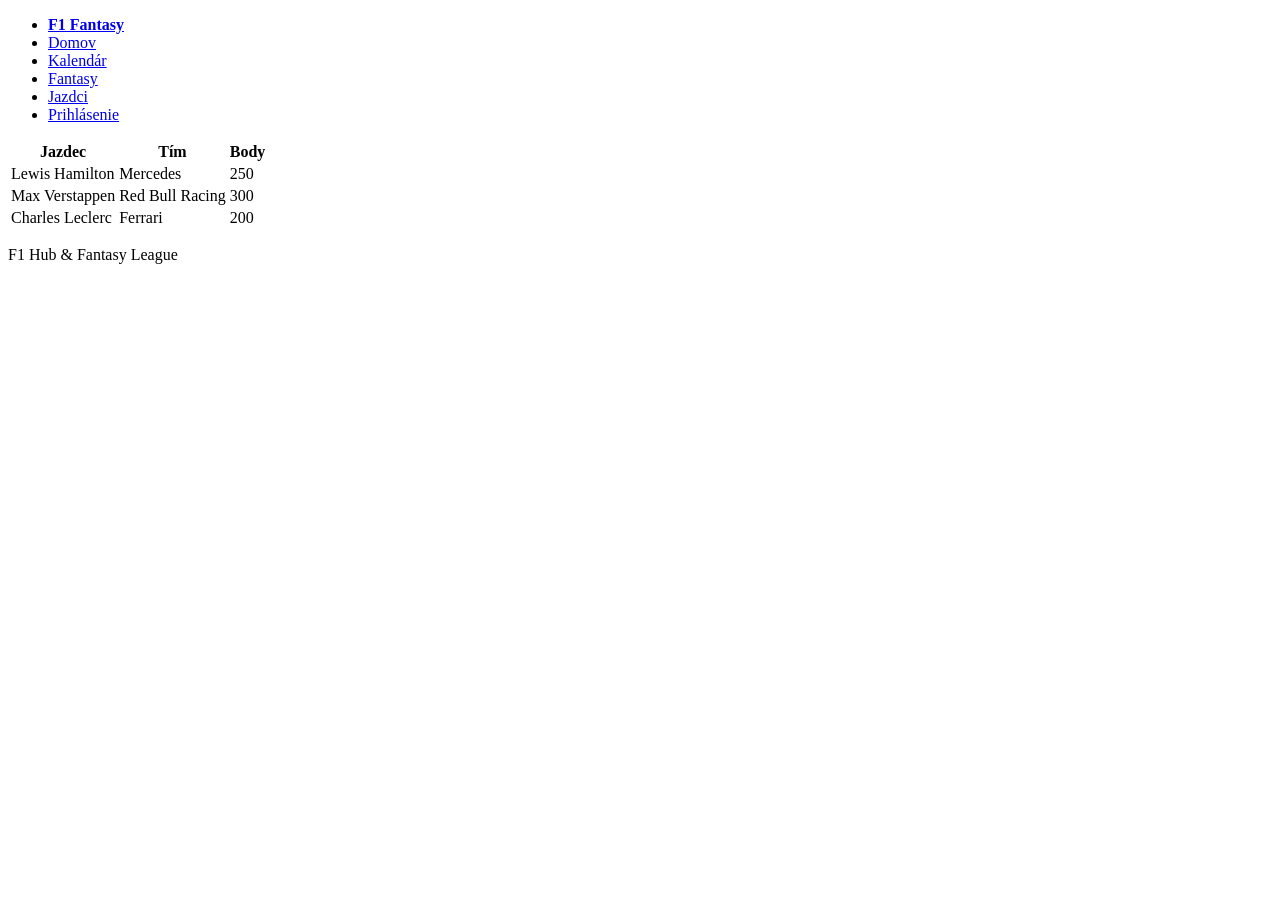
==== html/fantasy.html @ 101ffe1b "Zaklad html" ====
<!DOCTYPE html>
<html lang="en">
<head>
    <meta charset="UTF-8">
    <title>F1 Fantasy | Fantasy</title>
</head>
<body>
    <header>
        <nav>
            <ul>
                <li>
                    <a href="index.html" aria-label="F1 Fantasy domovská stránka">
                        <strong>F1 Fantasy</strong>
                    </a>
                </li>
                <li><a href="index.html">Domov</a></li>
                <li><a href="calendar.html">Kalendár</a></li>
                <li><a href="fantasy.html" aria-current="page">Fantasy</a></li>
                <li><a href="drivers.html">Jazdci</a></li>
                <li><a href="login.html">Prihlásenie</a></li>
            </ul>
        </nav>
    </header>

    <main>
        <section aria-labelledby="welcome-title">
            <table>
                <thead>
                    <tr>
                        <th>Jazdec</th>
                        <th>Tím</th>
                        <th>Body</th>
                    </tr>
                </thead>
                <tbody>
                    <tr>
                        <td>Lewis Hamilton</td>
                        <td>Mercedes</td>
                        <td>250</td>
                    </tr>
                    <tr>
                        <td>Max Verstappen</td>
                        <td>Red Bull Racing</td>
                        <td>300</td>
                    </tr>
                    <tr>
                        <td>Charles Leclerc</td>
                        <td>Ferrari</td>
                        <td>200</td>
                    </tr>
                </tbody>
            </table>
        </section>
    </main>


    <footer>
        <p>F1 Hub &amp; Fantasy League</p>
    </footer>
</body>
</html>
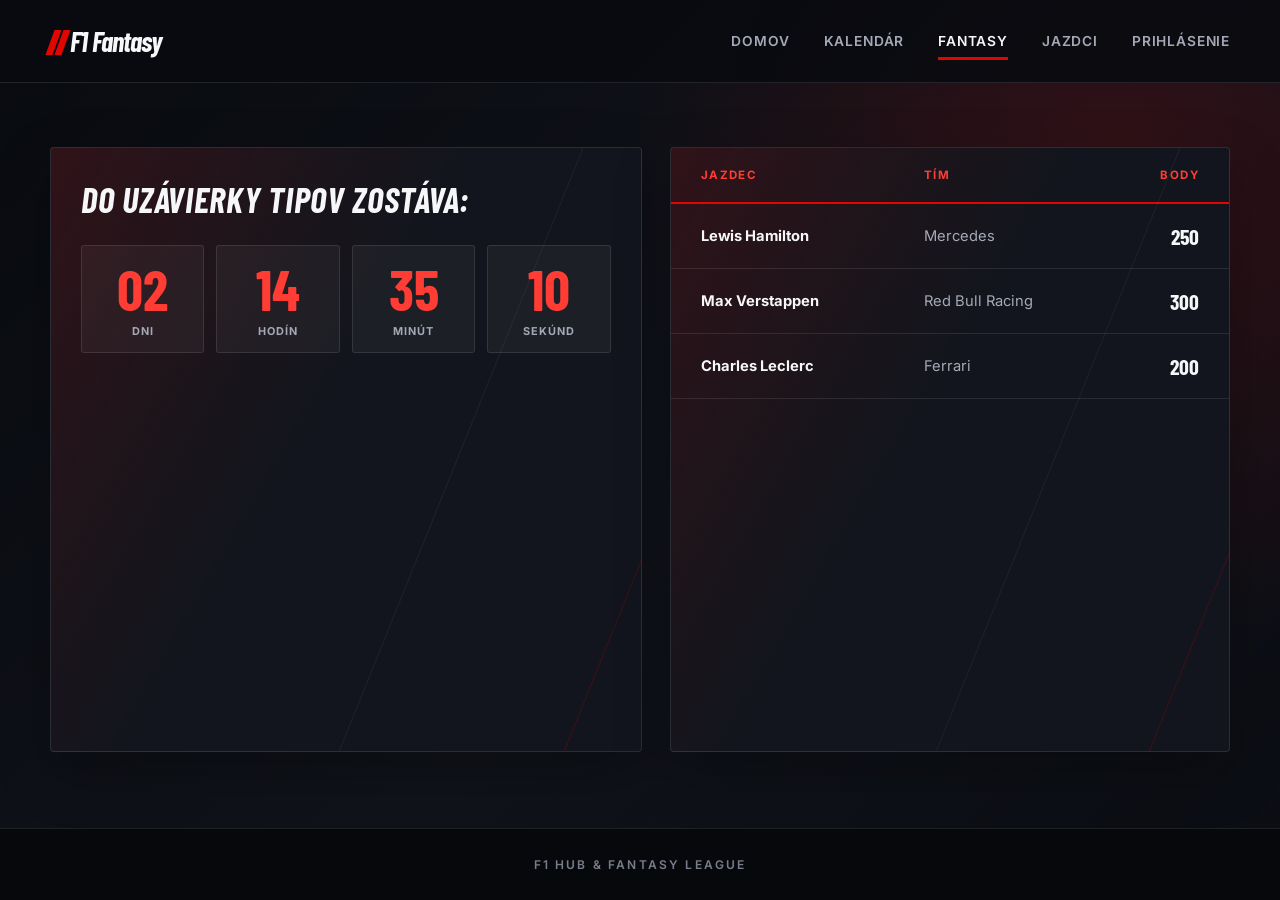
==== commit 504fee2c: "Uprava HTML + Css" ====
--- a/html/fantasy.html
+++ b/html/fantasy.html
@@ -3,10 +3,11 @@
 <head>
     <meta charset="UTF-8">
     <title>F1 Fantasy | Fantasy</title>
+    <link rel="stylesheet" href="style.css">
 </head>
 <body>
     <header>
-        <nav>
+        <nav aria-label="Hlavná navigácia">
             <ul>
                 <li>
                     <a href="index.html" aria-label="F1 Fantasy domovská stránka">
@@ -23,6 +24,28 @@
     </header>
 
     <main>
+        <section class="countdown-panel">
+            <h2>Do uzávierky tipov zostáva:</h2>
+
+            <div class="countdown-container">
+                <div class="countdown-box">
+                    <span class="number">02</span>
+                    <span class="label">Dni</span>
+                </div>
+                <div class="countdown-box">
+                    <span class="number">14</span>
+                    <span class="label">Hodín</span>
+                </div>
+                <div class="countdown-box">
+                    <span class="number">35</span>
+                    <span class="label">Minút</span>
+                </div>
+                <div class="countdown-box">
+                    <span class="number">10</span>
+                    <span class="label">Sekúnd</span>
+                </div>
+            </div>
+        </section>
         <section aria-labelledby="welcome-title">
             <table>
                 <thead>
--- a/html/style.css
+++ b/html/style.css
@@ -0,0 +1,435 @@
+@import url('https://fonts.googleapis.com/css2?family=Barlow+Condensed:wght@500;600;700;800&family=Inter:wght@400;500;600;700&display=swap');
+
+:root {
+    --bg: #090b10;
+    --surface: #12151d;
+    --surface-light: #1a1e28;
+    --text: #f6f7f9;
+    --muted: #a4a9b5;
+    --red: #e10600;
+    --red-light: #ff3d35;
+    --line: rgba(255, 255, 255, 0.1);
+    --content-width: 1180px;
+}
+
+* {
+    box-sizing: border-box;
+}
+
+html {
+    min-width: 320px;
+    scroll-behavior: smooth;
+}
+
+body {
+    min-height: 100vh;
+    margin: 0;
+    display: flex;
+    flex-direction: column;
+    color: var(--text);
+    background:
+        radial-gradient(circle at 87% 20%, rgba(225, 6, 0, 0.16), transparent 31rem),
+        linear-gradient(135deg, #090b10 0%, #10131a 56%, #0b0d13 100%);
+    font-family: 'Inter', Arial, sans-serif;
+}
+
+body::before {
+    position: fixed;
+    z-index: -1;
+    inset: 0;
+    opacity: 0.25;
+    pointer-events: none;
+    background-image: linear-gradient(rgba(255, 255, 255, 0.025) 1px, transparent 1px),
+        linear-gradient(90deg, rgba(255, 255, 255, 0.025) 1px, transparent 1px);
+    background-size: 42px 42px;
+    content: '';
+}
+
+header {
+    border-bottom: 1px solid var(--line);
+    background: rgba(9, 11, 16, 0.88);
+}
+
+nav {
+    width: min(100% - 48px, var(--content-width));
+    margin: 0 auto;
+}
+
+nav ul {
+    min-height: 82px;
+    margin: 0;
+    padding: 0;
+    display: flex;
+    align-items: center;
+    gap: 34px;
+    list-style: none;
+}
+
+nav li:first-child {
+    margin-right: auto;
+}
+
+nav a {
+    position: relative;
+    display: inline-block;
+    padding: 10px 0;
+    color: var(--muted);
+    font-size: 0.86rem;
+    font-weight: 600;
+    letter-spacing: 0.06em;
+    text-decoration: none;
+    text-transform: uppercase;
+    transition: color 180ms ease;
+}
+
+nav li:first-child a {
+    color: var(--text);
+    font-family: 'Barlow Condensed', Impact, sans-serif;
+    font-size: 1.75rem;
+    font-style: italic;
+    letter-spacing: -0.03em;
+    text-transform: none;
+}
+
+nav li:first-child a::before {
+    display: inline-block;
+    width: 7px;
+    height: 25px;
+    margin-right: 9px;
+    transform: skew(-20deg);
+    vertical-align: -3px;
+    background: var(--red);
+    box-shadow: 9px 0 0 var(--red);
+    content: '';
+}
+
+nav a:hover,
+nav a[aria-current='page'] {
+    color: var(--text);
+}
+
+nav a[aria-current='page']::after {
+    position: absolute;
+    right: 0;
+    bottom: -1px;
+    left: 0;
+    height: 3px;
+    background: var(--red);
+    content: '';
+}
+
+main {
+    width: min(100% - 48px, var(--content-width));
+    flex: 1;
+    margin: 0 auto;
+    display: flex;
+    align-items: center;
+}
+
+.content-placeholder {
+    position: relative;
+    width: 100%;
+    min-height: 510px;
+    margin: 72px 0;
+    padding: clamp(48px, 8vw, 104px) clamp(28px, 8vw, 105px);
+    overflow: hidden;
+    display: flex;
+    align-items: center;
+    border: 1px solid var(--line);
+    border-radius: 4px;
+    background:
+        linear-gradient(105deg, rgba(225, 6, 0, 0.12), transparent 44%),
+        linear-gradient(135deg, rgba(255, 255, 255, 0.04), transparent 55%),
+        var(--surface);
+    box-shadow: 0 24px 70px rgba(0, 0, 0, 0.35);
+}
+
+.content-placeholder::before,
+.content-placeholder::after {
+    position: absolute;
+    right: -8%;
+    width: 58%;
+    height: 145%;
+    transform: skewX(-20deg);
+    border-left: 1px solid rgba(255, 255, 255, 0.08);
+    border-right: 1px solid rgba(225, 6, 0, 0.28);
+    content: '';
+}
+
+.content-placeholder::before {
+    top: -25%;
+    background: linear-gradient(90deg, transparent, rgba(225, 6, 0, 0.08), transparent);
+}
+
+.content-placeholder::after {
+    top: -13%;
+    right: -17%;
+    opacity: 0.6;
+}
+
+.content-placeholder section {
+    position: relative;
+    z-index: 1;
+    max-width: 620px;
+}
+
+h1 {
+    max-width: 650px;
+    margin: 0 0 24px;
+    color: var(--text);
+    font-family: 'Barlow Condensed', Impact, sans-serif;
+    font-size: clamp(3.6rem, 8vw, 7.5rem);
+    font-style: italic;
+    font-weight: 800;
+    letter-spacing: -0.045em;
+    line-height: 0.88;
+    text-transform: uppercase;
+}
+
+h1::first-line {
+    text-shadow: 4px 4px 0 rgba(225, 6, 0, 0.9);
+}
+
+.content-placeholder section p {
+    max-width: 510px;
+    margin: 0 0 12px;
+    color: var(--muted);
+    font-size: 1rem;
+    line-height: 1.7;
+}
+
+.content-placeholder section p:first-of-type {
+    color: var(--text);
+    font-size: 1.2rem;
+    font-weight: 600;
+}
+
+.content-placeholder section::after {
+    display: block;
+    width: 74px;
+    height: 4px;
+    margin-top: 30px;
+    background: var(--red);
+    box-shadow: 14px 0 0 rgba(225, 6, 0, 0.45), 28px 0 0 rgba(225, 6, 0, 0.18);
+    content: '';
+}
+
+footer {
+    padding: 28px 24px;
+    border-top: 1px solid var(--line);
+    color: #777d8a;
+    background: #07080c;
+    text-align: center;
+}
+
+footer p {
+    margin: 0;
+    font-size: 0.75rem;
+    font-weight: 600;
+    letter-spacing: 0.18em;
+    text-transform: uppercase;
+}
+
+/* Fantasy dashboard */
+main:has(.countdown-panel) {
+    width: min(100% - 48px, var(--content-width));
+    padding: 64px 0 76px;
+    align-items: stretch;
+    gap: 28px;
+}
+
+.countdown-panel,
+main:has(table) section[aria-labelledby] {
+    position: relative;
+    width: 100%;
+    max-width: none;
+    margin: 0;
+    padding: 30px;
+    overflow: hidden;
+    border: 1px solid var(--line);
+    border-radius: 4px;
+    background:
+        linear-gradient(120deg, rgba(225, 6, 0, 0.14), transparent 45%),
+        var(--surface);
+    box-shadow: 0 20px 55px rgba(0, 0, 0, 0.28);
+}
+
+.countdown-panel::before,
+main:has(table) section[aria-labelledby]::before {
+    position: absolute;
+    top: -70%;
+    right: -12%;
+    width: 38%;
+    height: 220%;
+    transform: skewX(-22deg);
+    border-right: 1px solid rgba(225, 6, 0, 0.22);
+    border-left: 1px solid rgba(255, 255, 255, 0.06);
+    content: '';
+}
+
+.countdown-panel h2 {
+    position: relative;
+    z-index: 1;
+    margin: 0 0 25px;
+    color: var(--text);
+    font-family: 'Barlow Condensed', Impact, sans-serif;
+    font-size: clamp(1.5rem, 3vw, 2.2rem);
+    font-style: italic;
+    letter-spacing: 0.02em;
+    text-transform: uppercase;
+}
+
+.countdown-container {
+    position: relative;
+    z-index: 1;
+    display: grid;
+    grid-template-columns: repeat(4, 1fr);
+    gap: 12px;
+}
+
+.countdown-box {
+    min-width: 0;
+    padding: 17px 10px 14px;
+    display: flex;
+    flex-direction: column;
+    align-items: center;
+    border: 1px solid var(--line);
+    border-radius: 3px;
+    background: rgba(255, 255, 255, 0.045);
+}
+
+.countdown-box .number {
+    color: var(--red-light);
+    font-family: 'Barlow Condensed', Impact, sans-serif;
+    font-size: clamp(2rem, 5vw, 3.6rem);
+    font-weight: 700;
+    line-height: 0.9;
+}
+
+.countdown-box .label {
+    margin-top: 9px;
+    color: var(--muted);
+    font-size: 0.68rem;
+    font-weight: 700;
+    letter-spacing: 0.1em;
+    text-transform: uppercase;
+}
+
+main:has(table) section[aria-labelledby] {
+    padding: 0;
+}
+
+main:has(table) table {
+    width: 100%;
+    border-collapse: collapse;
+    text-align: left;
+}
+
+main:has(table) th {
+    padding: 20px 30px;
+    border-bottom: 2px solid var(--red);
+    color: var(--red-light);
+    font-size: 0.72rem;
+    letter-spacing: 0.12em;
+    text-transform: uppercase;
+}
+
+main:has(table) td {
+    padding: 19px 30px;
+    border-bottom: 1px solid var(--line);
+    color: var(--muted);
+    font-size: 0.92rem;
+}
+
+main:has(table) td:first-child {
+    color: var(--text);
+    font-weight: 700;
+}
+
+main:has(table) td:last-child {
+    color: var(--text);
+    font-family: 'Barlow Condensed', Impact, sans-serif;
+    font-size: 1.35rem;
+    font-weight: 700;
+    text-align: right;
+}
+
+main:has(table) th:last-child {
+    text-align: right;
+}
+
+main:has(table) tbody tr {
+    transition: background-color 180ms ease;
+}
+
+main:has(table) tbody tr:hover {
+    background: rgba(225, 6, 0, 0.08);
+}
+
+@media (max-width: 760px) {
+    nav,
+    main {
+        width: min(100% - 32px, var(--content-width));
+    }
+
+    nav ul {
+        min-height: auto;
+        padding: 18px 0;
+        flex-wrap: wrap;
+        gap: 8px 22px;
+    }
+
+    nav li:first-child {
+        width: 100%;
+        margin-bottom: 4px;
+    }
+
+    nav li:first-child a {
+        padding: 0;
+    }
+
+    nav a {
+        font-size: 0.75rem;
+    }
+
+    .content-placeholder {
+        min-height: 470px;
+        margin: 38px 0;
+        padding: 52px 28px;
+    }
+
+    h1 {
+        font-size: clamp(3.4rem, 17vw, 6rem);
+    }
+}
+
+@media (max-width: 430px) {
+    nav ul {
+        gap: 6px 16px;
+    }
+
+    nav a {
+        letter-spacing: 0;
+    }
+
+    .content-placeholder {
+        padding: 42px 22px;
+    }
+
+    h1 {
+        font-size: 3.35rem;
+    }
+
+    .content-placeholder section p {
+        font-size: 0.9rem;
+    }
+}
+
+@media (prefers-reduced-motion: reduce) {
+    *,
+    *::before,
+    *::after {
+        scroll-behavior: auto !important;
+        transition: none !important;
+    }
+}
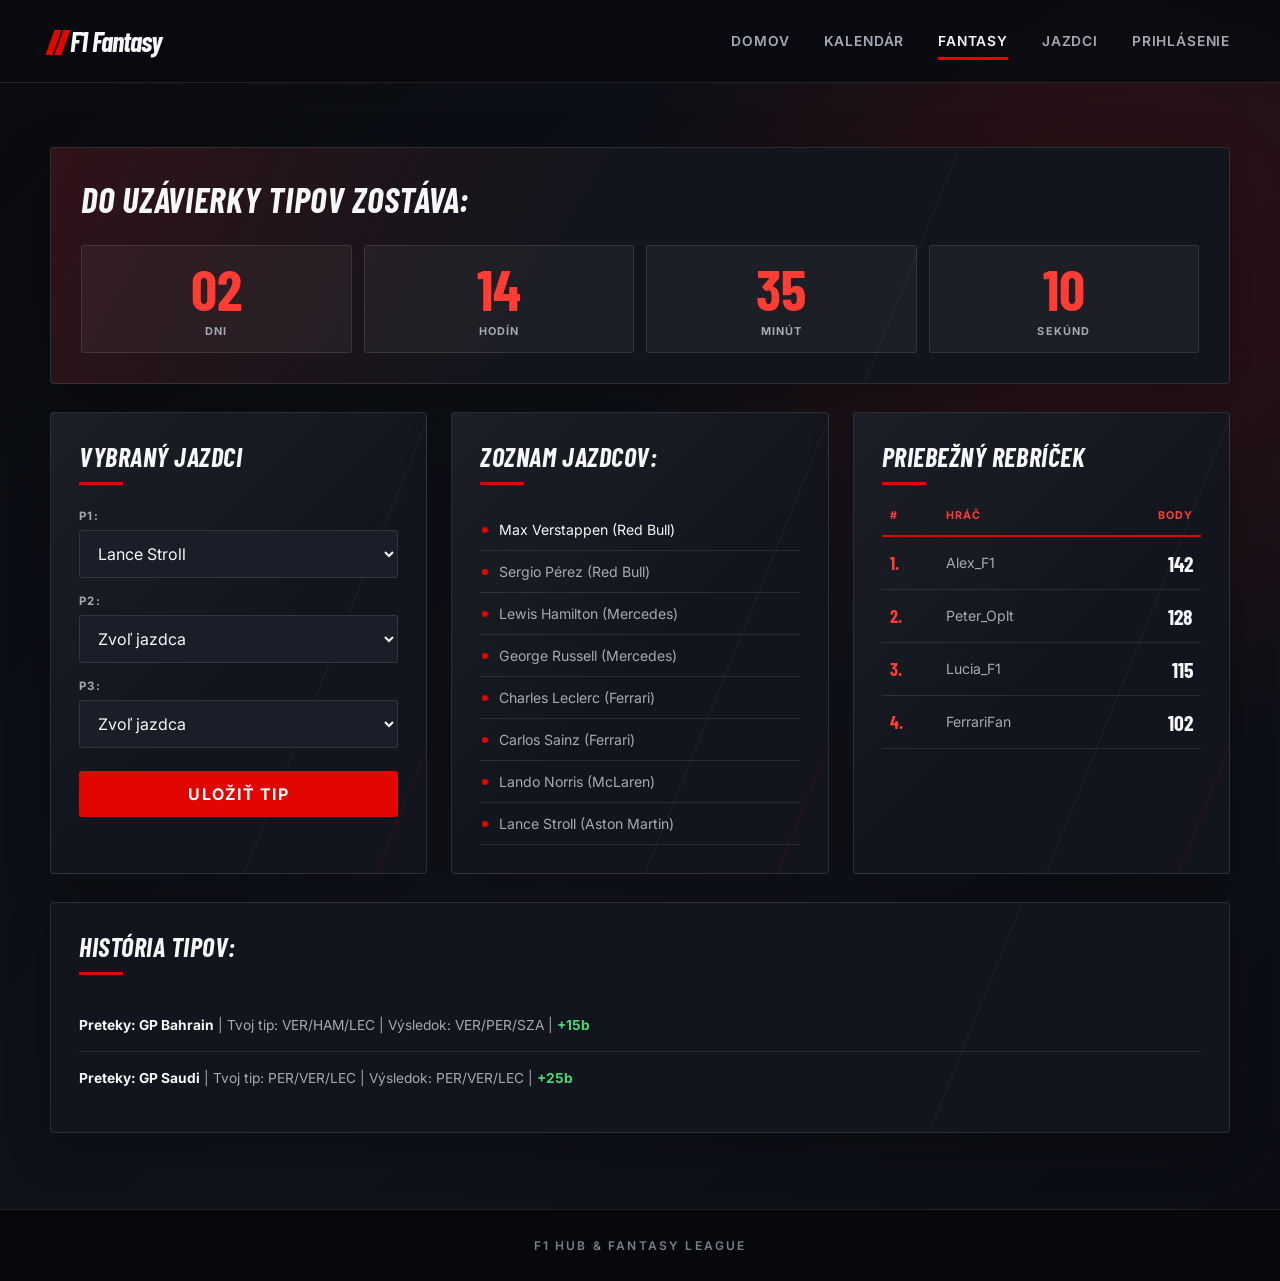
==== commit 60ea5725: "Zmena fantasy.html doplnenie stĺpcov" ====
--- a/html/fantasy.html
+++ b/html/fantasy.html
@@ -46,33 +46,113 @@
                 </div>
             </div>
         </section>
-        <section aria-labelledby="welcome-title">
-            <table>
-                <thead>
+        <!-- Hlavná mriežka s 3 blokmi podla wireframu -->
+        <div class="fantasy-grid">
+
+            <!-- 1. Blok: Formulár pre výber jazdcov -->
+            <article class="fantasy-card">
+                <h2>Vybraný jazdci</h2>
+                <form action="#" method="post">
+                    <div class="form-group">
+                        <label for="p1-select">P1:</label>
+                        <select id="p1-select" name="p1">
+                            <option value="stroll" selected>Lance Stroll</option>
+                            <option value="verstappen">Max Verstappen</option>
+                            <option value="hamilton">Lewis Hamilton</option>
+                            <option value="leclerc">Charles Leclerc</option>
+                        </select>
+                    </div>
+
+                    <div class="form-group">
+                        <label for="p2-select">P2:</label>
+                        <select id="p2-select" name="p2">
+                            <option value="" disabled selected>Zvoľ jazdca</option>
+                            <option value="stroll">Lance Stroll</option>
+                            <option value="verstappen">Max Verstappen</option>
+                            <option value="hamilton">Lewis Hamilton</option>
+                            <option value="leclerc">Charles Leclerc</option>
+                        </select>
+                    </div>
+
+                    <div class="form-group">
+                        <label for="p3-select">P3:</label>
+                        <select id="p3-select" name="p3">
+                            <option value="" disabled selected>Zvoľ jazdca</option>
+                            <option value="stroll">Lance Stroll</option>
+                            <option value="verstappen">Max Verstappen</option>
+                            <option value="hamilton">Lewis Hamilton</option>
+                            <option value="leclerc">Charles Leclerc</option>
+                        </select>
+                    </div>
+
+                    <button type="submit">Uložiť tip</button>
+                </form>
+            </article>
+
+            <!-- 2. Blok: Zoznam jazdcov -->
+            <section class="fantasy-card">
+                <h2>Zoznam jazdcov:</h2>
+                <ul class="drivers-list">
+                    <li>Max Verstappen (Red Bull)</li>
+                    <li>Sergio Pérez (Red Bull)</li>
+                    <li>Lewis Hamilton (Mercedes)</li>
+                    <li>George Russell (Mercedes)</li>
+                    <li>Charles Leclerc (Ferrari)</li>
+                    <li>Carlos Sainz (Ferrari)</li>
+                    <li>Lando Norris (McLaren)</li>
+                    <li>Lance Stroll (Aston Martin)</li>
+                </ul>
+            </section>
+
+            <!-- 3. Blok: Priebežný rebríček -->
+            <section class="fantasy-card">
+                <h2>Priebežný rebríček</h2>
+                <table>
+                    <thead>
                     <tr>
-                        <th>Jazdec</th>
-                        <th>Tím</th>
+                        <th>#</th>
+                        <th>Hráč</th>
                         <th>Body</th>
                     </tr>
-                </thead>
-                <tbody>
+                    </thead>
+                    <tbody>
                     <tr>
-                        <td>Lewis Hamilton</td>
-                        <td>Mercedes</td>
-                        <td>250</td>
+                        <td>1.</td>
+                        <td>Alex_F1</td>
+                        <td>142</td>
                     </tr>
                     <tr>
-                        <td>Max Verstappen</td>
-                        <td>Red Bull Racing</td>
-                        <td>300</td>
+                        <td>2.</td>
+                        <td>Peter_Oplt</td>
+                        <td>128</td>
                     </tr>
                     <tr>
-                        <td>Charles Leclerc</td>
-                        <td>Ferrari</td>
-                        <td>200</td>
+                        <td>3.</td>
+                        <td>Lucia_F1</td>
+                        <td>115</td>
                     </tr>
-                </tbody>
-            </table>
+                    <tr>
+                        <td>4.</td>
+                        <td>FerrariFan</td>
+                        <td>102</td>
+                    </tr>
+                    </tbody>
+                </table>
+            </section>
+
+        </div>
+
+        <!-- Spodný blok: História tipov -->
+        <section class="history-panel">
+            <h2>História tipov:</h2>
+            <ul class="history-list">
+                <li>
+                    <strong>Preteky: GP Bahrain</strong> | Tvoj tip: VER/HAM/LEC | Výsledok: VER/PER/SZA | <span class="points">+15b</span>
+                </li>
+                <li>
+                    <strong>Preteky: GP Saudi</strong> | Tvoj tip: PER/VER/LEC | Výsledok: PER/VER/LEC | <span class="points">+25b</span>
+                </li>
+            </ul>
         </section>
     </main>
 
--- a/html/style.css
+++ b/html/style.css
@@ -315,6 +315,240 @@
     text-transform: uppercase;
 }
 
+
+main:has(.countdown-panel) {
+    display: flex;
+    flex-direction: column;
+    gap: 28px;
+    width: min(100% - 48px, var(--content-width));
+    margin: 0 auto;
+    padding: 64px 0 76px;
+}
+
+.countdown-panel {
+    width: 100%;
+}
+
+.fantasy-grid {
+    display: flex;
+    flex-direction: row;
+    gap: 24px;
+    width: 100%;
+}
+
+.fantasy-card {
+    flex: 1;
+    min-width: 0;
+    position: relative;
+    overflow: hidden;
+    padding: 28px;
+    border: 1px solid var(--line);
+    border-radius: 4px;
+    background:
+        linear-gradient(135deg, rgba(255, 255, 255, 0.045), transparent 55%),
+        var(--surface);
+    box-shadow: 0 18px 45px rgba(0, 0, 0, 0.24);
+}
+
+.fantasy-card::before,
+.history-panel::before {
+    position: absolute;
+    top: -50%;
+    right: -14%;
+    width: 35%;
+    height: 190%;
+    transform: skewX(-22deg);
+    border-right: 1px solid rgba(225, 6, 0, 0.2);
+    border-left: 1px solid rgba(255, 255, 255, 0.06);
+    content: '';
+}
+
+.fantasy-card h2,
+.history-panel h2 {
+    position: relative;
+    z-index: 1;
+    margin: 0 0 24px;
+    color: var(--text);
+    font-family: 'Barlow Condensed', Impact, sans-serif;
+    font-size: 1.65rem;
+    font-style: italic;
+    letter-spacing: 0.02em;
+    text-transform: uppercase;
+}
+
+.fantasy-card h2::after,
+.history-panel h2::after {
+    display: block;
+    width: 44px;
+    height: 3px;
+    margin-top: 10px;
+    background: var(--red);
+    content: '';
+}
+
+.fantasy-card form,
+.drivers-list,
+.fantasy-card table {
+    position: relative;
+    z-index: 1;
+}
+
+.form-group {
+    margin-bottom: 16px;
+}
+
+.form-group label {
+    display: block;
+    margin-bottom: 7px;
+    color: var(--muted);
+    font-size: 0.72rem;
+    font-weight: 700;
+    letter-spacing: 0.12em;
+    text-transform: uppercase;
+}
+
+.form-group select {
+    width: 100%;
+    padding: 12px 14px;
+    border: 1px solid var(--line);
+    border-radius: 3px;
+    outline: none;
+    color: var(--text);
+    background-color: var(--surface-light);
+    font: inherit;
+    cursor: pointer;
+    transition: border-color 180ms ease, box-shadow 180ms ease;
+}
+
+.form-group select:focus {
+    border-color: var(--red);
+    box-shadow: 0 0 0 3px rgba(225, 6, 0, 0.15);
+}
+
+.fantasy-card button {
+    width: 100%;
+    margin-top: 7px;
+    padding: 13px 18px;
+    border: 0;
+    border-radius: 3px;
+    color: #fff;
+    background: var(--red);
+    font: inherit;
+    font-weight: 700;
+    letter-spacing: 0.08em;
+    text-transform: uppercase;
+    cursor: pointer;
+    transition: background-color 180ms ease, transform 180ms ease;
+}
+
+.fantasy-card button:hover {
+    background: var(--red-light);
+    transform: translateY(-1px);
+}
+
+.drivers-list,
+.history-list {
+    margin: 0;
+    padding: 0;
+    list-style: none;
+}
+
+.drivers-list li {
+    padding: 12px 0;
+    border-bottom: 1px solid var(--line);
+    color: var(--muted);
+    font-size: 0.88rem;
+}
+
+.drivers-list li:first-child {
+    color: var(--text);
+}
+
+.drivers-list li::before {
+    display: inline-block;
+    width: 6px;
+    height: 6px;
+    margin: 0 11px 2px 2px;
+    border-radius: 50%;
+    background: var(--red);
+    content: '';
+}
+
+.fantasy-card table {
+    width: 100%;
+    border-collapse: collapse;
+    text-align: left;
+}
+
+.fantasy-card th {
+    padding: 0 8px 13px;
+    border-bottom: 2px solid var(--red);
+    color: var(--red-light);
+    font-size: 0.67rem;
+    letter-spacing: 0.1em;
+    text-transform: uppercase;
+}
+
+.fantasy-card td {
+    padding: 13px 8px;
+    border-bottom: 1px solid var(--line);
+    color: var(--muted);
+    font-size: 0.88rem;
+}
+
+.fantasy-card td:first-child {
+    color: var(--red-light);
+    font-family: 'Barlow Condensed', Impact, sans-serif;
+    font-size: 1.15rem;
+}
+
+.fantasy-card td:last-child {
+    color: var(--text);
+    font-weight: 700;
+    text-align: right;
+}
+
+.fantasy-card th:last-child {
+    text-align: right;
+}
+
+.history-panel {
+    width: 100%;
+    position: relative;
+    overflow: hidden;
+    padding: 28px;
+    border: 1px solid var(--line);
+    border-radius: 4px;
+    background: var(--surface);
+    box-shadow: 0 18px 45px rgba(0, 0, 0, 0.24);
+}
+
+.history-list {
+    position: relative;
+    z-index: 1;
+}
+
+.history-list li {
+    padding: 15px 0;
+    border-bottom: 1px solid var(--line);
+    color: var(--muted);
+    font-size: 0.86rem;
+    line-height: 1.6;
+}
+
+.history-list li:last-child {
+    border-bottom: 0;
+}
+
+.history-list strong {
+    color: var(--text);
+}
+
+.history-list .points {
+    color: #52d273;
+    font-weight: 700;
+}
+
 main:has(table) section[aria-labelledby] {
     padding: 0;
 }
@@ -433,3 +667,43 @@
         transition: none !important;
     }
 }
+
+@media (max-width: 900px) {
+    .fantasy-grid {
+        flex-direction: column;
+    }
+}
+
+@media (max-width: 560px) {
+    main:has(.countdown-panel) {
+        width: min(100% - 32px, var(--content-width));
+        padding: 38px 0 48px;
+    }
+
+    .countdown-panel,
+    .fantasy-card,
+    .history-panel {
+        padding: 22px;
+    }
+
+    .countdown-container {
+        gap: 7px;
+    }
+
+    .countdown-box {
+        padding: 14px 5px 12px;
+    }
+
+    .countdown-box .number {
+        font-size: 2rem;
+    }
+
+    .fantasy-card h2,
+    .history-panel h2 {
+        font-size: 1.45rem;
+    }
+
+    .history-list li {
+        font-size: 0.78rem;
+    }
+}
